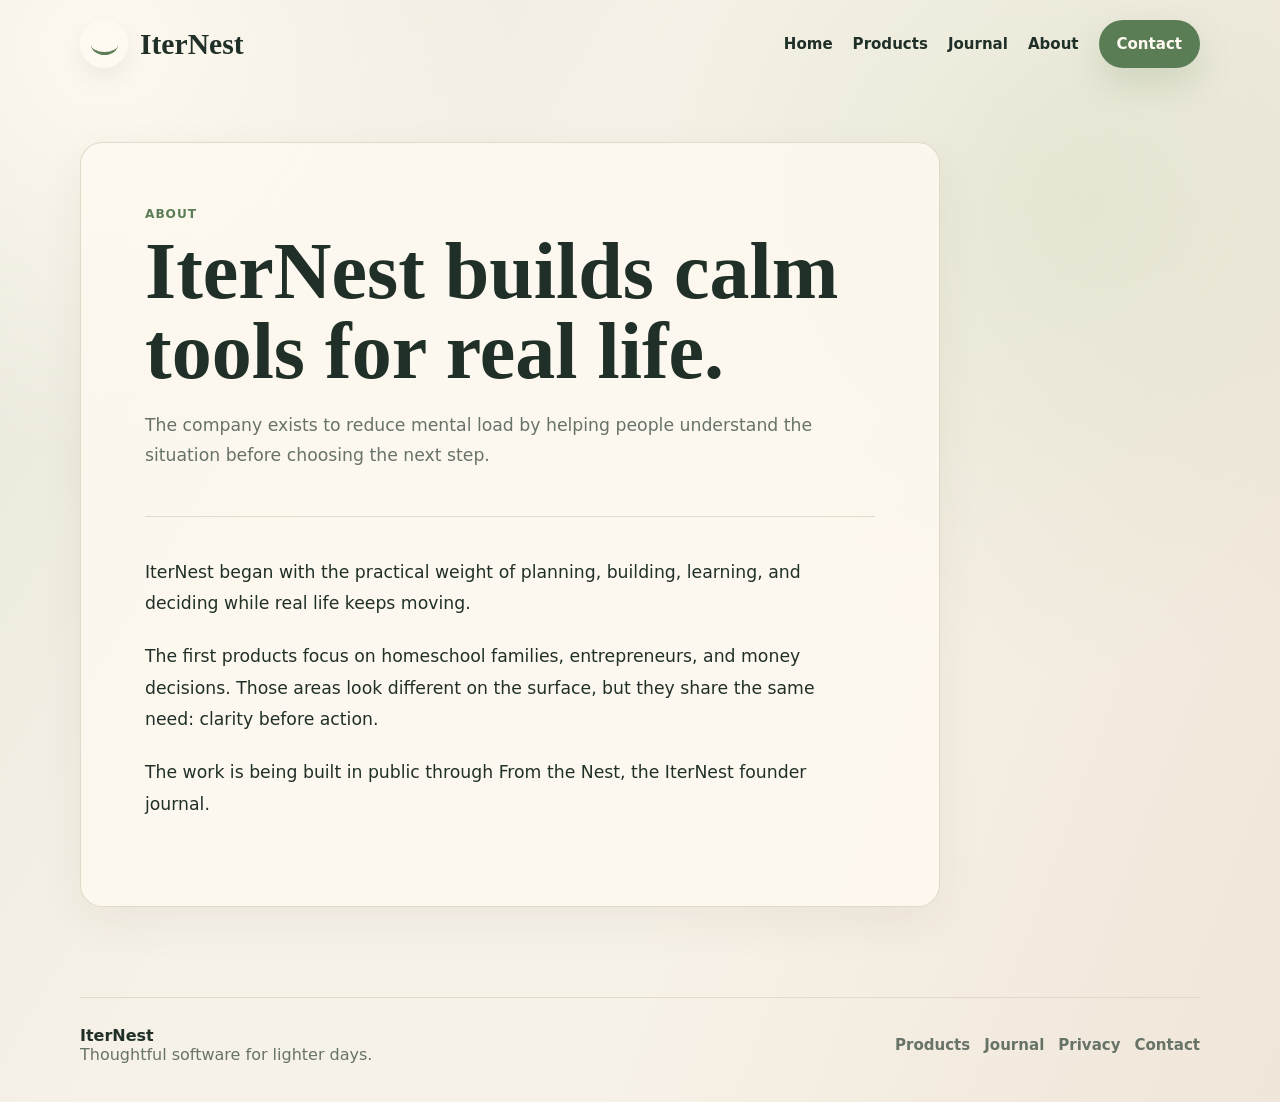
==== about/index.html @ e9adf5e1 "Publish newest IterNest journal entries" ====
<!doctype html>
<html lang="en">
  <head>
    <meta charset="utf-8">
    <meta name="viewport" content="width=device-width, initial-scale=1">
    <link rel="icon" href="/favicon.ico" sizes="any">
    <meta name="description" content="About IterNest, a small software company building thoughtful tools for real life.">
    <link rel="canonical" href="https://iternest.app/about">
    <title>About | IterNest</title>
    <link rel="stylesheet" href="/src/styles/site.css">
  </head>
  <body>
    <header class="site-header"><a class="brand" href="/"><span class="brand-mark" aria-hidden="true"></span>IterNest</a><nav class="nav-links" aria-label="Primary navigation"><a href="/">Home</a><a href="/products">Products</a><a href="/journal">Journal</a><a href="/about">About</a><a class="nav-cta" href="/contact">Contact</a></nav></header>
    <main class="article-wrap">
      <article class="article-shell">
        <header class="article-hero"><p class="eyebrow">About</p><h1>IterNest builds calm tools for real life.</h1><p class="article-deck">The company exists to reduce mental load by helping people understand the situation before choosing the next step.</p></header>
        <div class="article-body">
          <p>IterNest began with the practical weight of planning, building, learning, and deciding while real life keeps moving.</p>
          <p>The first products focus on homeschool families, entrepreneurs, and money decisions. Those areas look different on the surface, but they share the same need: clarity before action.</p>
          <p>The work is being built in public through From the Nest, the IterNest founder journal.</p>
        </div>
      </article>
    </main>
    <footer class="site-footer"><div><p>IterNest</p><p>Thoughtful software for lighter days.</p></div><nav class="footer-links" aria-label="Footer navigation"><a href="/products">Products</a><a href="/journal">Journal</a><a href="/privacy">Privacy</a><a href="/contact">Contact</a></nav></footer>
  </body>
</html>
---- src/styles/site.css ----
:root {
  --bg: #f7f2e8;
  --surface: #fffaf1;
  --ink: #203028;
  --muted: #687367;
  --line: #ded6c5;
  --accent: #5b7d55;
  --accent-dark: #355f45;
  --accent-warm: #b27754;
  --soft: #edf2e6;
  --shadow: 0 24px 80px rgba(64, 54, 35, 0.10);
}

* {
  box-sizing: border-box;
}

html {
  scroll-behavior: smooth;
}

body {
  margin: 0;
  min-height: 100vh;
  color: var(--ink);
  background:
    radial-gradient(circle at 8% 4%, rgba(255, 250, 241, 0.98), transparent 26%),
    radial-gradient(circle at 84% 18%, rgba(184, 203, 163, 0.26), transparent 34%),
    linear-gradient(120deg, rgba(91, 125, 85, 0.10), transparent 38%),
    linear-gradient(290deg, rgba(178, 119, 84, 0.10), transparent 42%),
    var(--bg);
  font-family: Inter, ui-sans-serif, system-ui, -apple-system, BlinkMacSystemFont, "Segoe UI", sans-serif;
  letter-spacing: 0;
}

a {
  color: inherit;
  text-decoration: none;
}

p,
h1,
h2,
h3 {
  overflow-wrap: anywhere;
}

h1,
h2,
h3,
p {
  margin-top: 0;
}

.site-header,
main,
.site-footer {
  width: min(1120px, calc(100vw - 36px));
  margin: 0 auto;
}

.site-header {
  display: flex;
  align-items: center;
  justify-content: space-between;
  gap: 18px;
  padding: 20px 0 18px;
}

.brand {
  display: inline-flex;
  align-items: center;
  gap: 12px;
  color: var(--ink);
  font-family: Georgia, "Times New Roman", serif;
  font-size: clamp(1.25rem, 4vw, 1.85rem);
  font-weight: 700;
}

.brand-mark {
  display: grid;
  width: 48px;
  height: 48px;
  place-items: center;
  border-radius: 50%;
  background: var(--surface);
  box-shadow: 0 10px 26px rgba(64, 54, 35, 0.08);
}

.brand-mark::before {
  content: "";
  width: 27px;
  height: 18px;
  border-bottom: 3px solid var(--accent);
  border-radius: 50%;
}

.nav-links {
  display: none;
  align-items: center;
  gap: 20px;
  color: var(--ink);
  font-size: 0.94rem;
  font-weight: 680;
}

.nav-links a:hover,
.nav-links a:focus-visible,
.footer-links a:hover,
.footer-links a:focus-visible {
  color: var(--accent);
}

.nav-cta,
.primary-action {
  display: inline-flex;
  min-height: 48px;
  align-items: center;
  justify-content: center;
  padding: 13px 18px;
  border-radius: 999px;
  background: var(--accent);
  color: #fffaf1;
  font-weight: 780;
  line-height: 1.2;
  text-align: center;
  box-shadow: 0 16px 34px rgba(91, 125, 85, 0.18);
}

.secondary-action {
  display: inline-flex;
  min-height: 48px;
  align-items: center;
  justify-content: center;
  padding: 13px 18px;
  border: 1px solid var(--line);
  border-radius: 999px;
  background: rgba(255, 250, 241, 0.72);
  color: var(--accent-dark);
  font-weight: 780;
  line-height: 1.2;
}

.hero-section {
  display: grid;
  gap: 30px;
  min-height: calc(100svh - 86px);
  padding: 36px 0 72px;
}

.hero-copy {
  align-self: center;
  max-width: 760px;
}

.eyebrow {
  margin: 0 0 10px;
  color: var(--accent);
  font-size: 0.76rem;
  font-weight: 820;
  letter-spacing: 0.08em;
  text-transform: uppercase;
}

h1 {
  max-width: 860px;
  margin-bottom: 20px;
  font-family: Georgia, "Times New Roman", serif;
  font-size: clamp(3rem, 12vw, 5.3rem);
  line-height: 1;
}

h2 {
  margin-bottom: 18px;
  font-family: Georgia, "Times New Roman", serif;
  font-size: clamp(2rem, 7vw, 3.5rem);
  line-height: 1.04;
}

h3 {
  margin-bottom: 12px;
  font-size: 1.3rem;
  line-height: 1.18;
}

.lead,
.section p,
.article-deck {
  color: var(--muted);
  font-size: 1.08rem;
  line-height: 1.72;
}

.hero-actions,
.error-actions {
  display: flex;
  flex-direction: column;
  gap: 12px;
}

.hero-visual,
.feature-panel,
.journal-card,
.product-card,
.article-shell,
.contact-panel {
  border: 1px solid rgba(222, 214, 197, 0.9);
  border-radius: 22px;
  background: rgba(255, 250, 241, 0.78);
  box-shadow: 0 16px 46px rgba(64, 54, 35, 0.06);
}

.hero-visual {
  display: grid;
  min-height: 280px;
  place-items: center;
  padding: 28px;
  background:
    radial-gradient(circle at 24% 18%, rgba(255, 250, 241, 0.98), transparent 34%),
    radial-gradient(circle at 78% 76%, rgba(178, 119, 84, 0.13), transparent 30%),
    linear-gradient(135deg, rgba(237, 242, 230, 0.92), rgba(255, 250, 241, 0.88));
}

.nest-symbol {
  position: relative;
  width: min(70vw, 310px);
  aspect-ratio: 1;
}

.nest-symbol::before,
.nest-symbol::after {
  content: "";
  position: absolute;
  inset: 28%;
  border: 3px solid rgba(91, 125, 85, 0.42);
  border-radius: 48% 52% 44% 56%;
  transform: rotate(-14deg);
}

.nest-symbol::after {
  inset: 38%;
  border-color: rgba(178, 119, 84, 0.4);
  transform: rotate(20deg);
}

.section {
  padding: 76px 0;
  border-top: 1px solid rgba(222, 214, 197, 0.58);
}

.section-heading {
  max-width: 780px;
  margin-bottom: 30px;
}

.grid {
  display: grid;
  gap: 16px;
}

.product-card,
.journal-card,
.feature-panel,
.contact-panel {
  padding: 26px;
}

.product-card p,
.journal-card p,
.feature-panel p,
.contact-panel p {
  margin-bottom: 0;
}

.journal-card time,
.status {
  color: var(--accent-warm);
  font-size: 0.76rem;
  font-weight: 820;
  letter-spacing: 0.08em;
  text-transform: uppercase;
}

.journal-card a {
  display: inline-flex;
  width: fit-content;
  margin-top: 16px;
  color: var(--accent);
  font-weight: 780;
}

.article-wrap {
  padding: 56px 0 90px;
}

.article-shell {
  max-width: 860px;
  padding: clamp(26px, 6vw, 64px);
}

.back-link {
  display: inline-flex;
  width: fit-content;
  margin-bottom: 36px;
  color: var(--accent-dark);
  font-weight: 780;
}

.back-link::before {
  content: "<";
  margin-right: 8px;
}

.article-hero {
  margin-bottom: 40px;
  padding-bottom: 28px;
  border-bottom: 1px solid rgba(222, 214, 197, 0.86);
}

.article-hero h1 {
  font-size: clamp(2.7rem, 9vw, 5rem);
}

.article-body {
  max-width: 700px;
}

.article-body p,
.article-body li {
  color: var(--ink);
  font-size: 1.08rem;
  line-height: 1.82;
}

.article-body p {
  margin-bottom: 1.25em;
}

.article-body hr {
  width: 84px;
  margin: 34px 0;
  border: 0;
  border-top: 1px solid var(--line);
}

.article-body h2 {
  margin-top: 36px;
  font-size: clamp(1.8rem, 6vw, 2.55rem);
}

.site-footer {
  display: flex;
  flex-direction: column;
  gap: 16px;
  padding: 28px 0 38px;
  border-top: 1px solid rgba(222, 214, 197, 0.82);
  color: var(--muted);
}

.site-footer p {
  margin-bottom: 0;
}

.site-footer p:first-child {
  color: var(--ink);
  font-weight: 820;
}

.footer-links {
  display: flex;
  flex-wrap: wrap;
  gap: 14px;
  font-size: 0.94rem;
  font-weight: 680;
}

@media (min-width: 680px) {
  .site-header,
  main,
  .site-footer {
    width: min(1120px, calc(100vw - 56px));
  }

  .nav-links {
    display: flex;
  }

  .hero-actions,
  .error-actions {
    flex-direction: row;
  }

  .grid.two,
  .grid.three {
    grid-template-columns: repeat(2, minmax(0, 1fr));
  }

  .site-footer {
    flex-direction: row;
    align-items: center;
    justify-content: space-between;
  }
}

@media (min-width: 900px) {
  .hero-section {
    grid-template-columns: minmax(0, 1fr) minmax(340px, 0.72fr);
    gap: 48px;
    padding-top: 42px;
  }

  .hero-visual {
    min-height: 560px;
  }

  .grid.three {
    grid-template-columns: repeat(3, minmax(0, 1fr));
  }
}
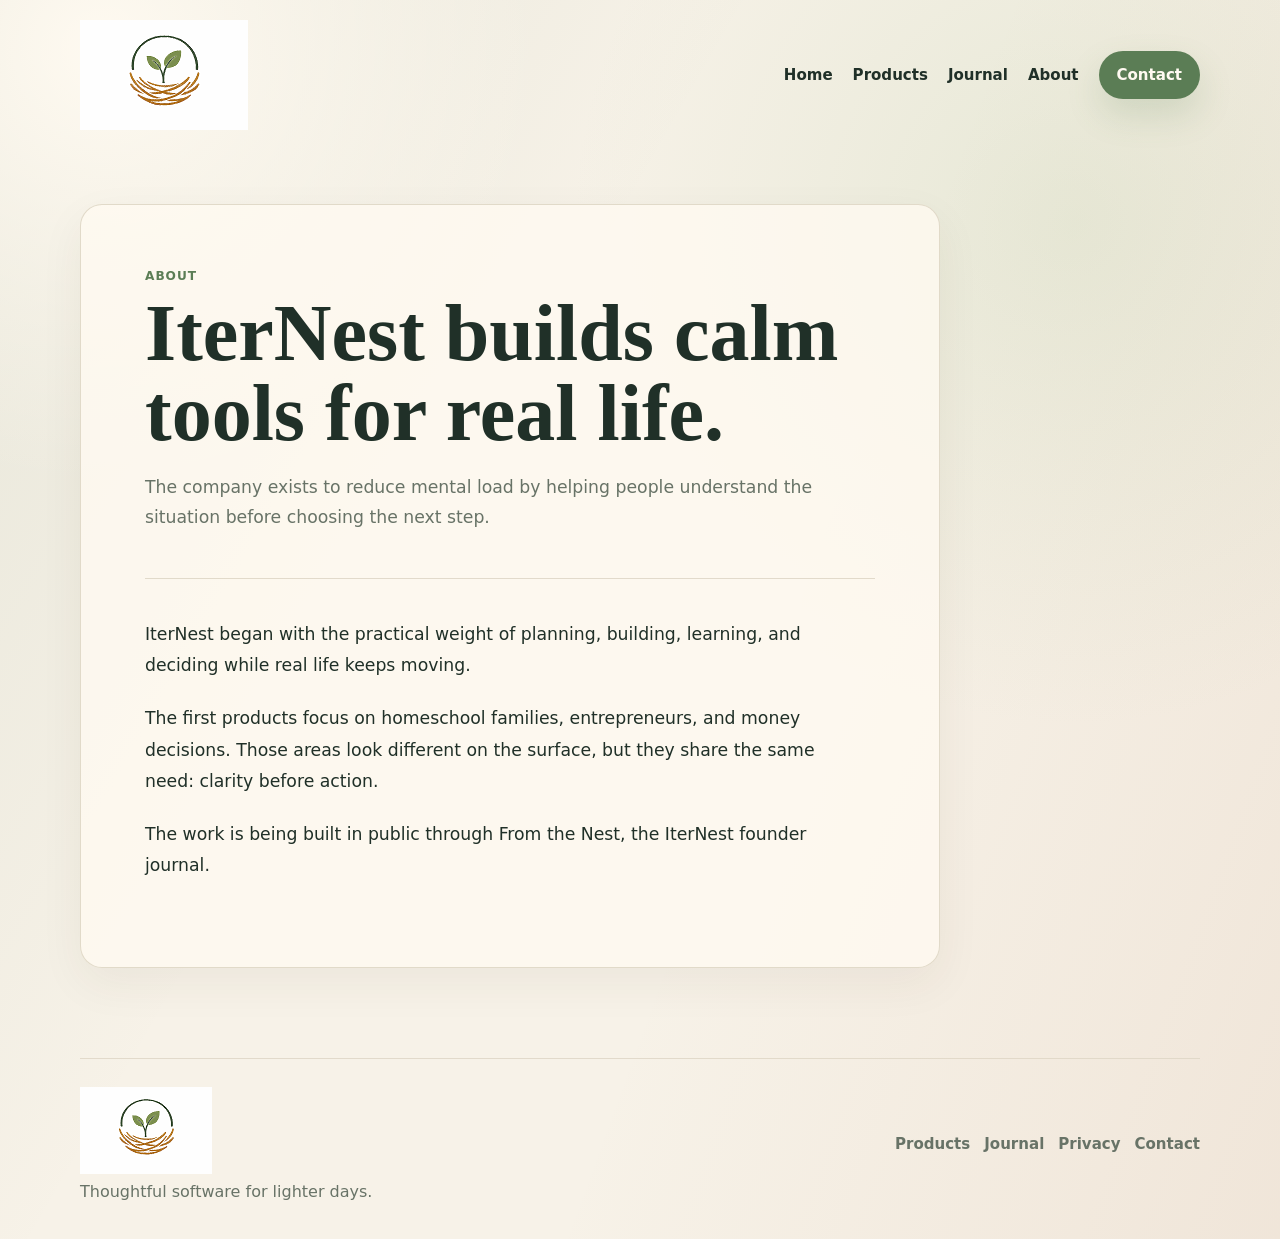
==== commit 80fa2416: "Use approved IterNest logo asset" ====
--- a/about/index.html
+++ b/about/index.html
@@ -3,14 +3,14 @@
   <head>
     <meta charset="utf-8">
     <meta name="viewport" content="width=device-width, initial-scale=1">
-    <link rel="icon" href="/favicon.ico" sizes="any">
+    <link rel="icon" href="/public/assets/images/iternest-logo-color.svg" type="image/svg+xml">
     <meta name="description" content="About IterNest, a small software company building thoughtful tools for real life.">
     <link rel="canonical" href="https://iternest.app/about">
     <title>About | IterNest</title>
     <link rel="stylesheet" href="/src/styles/site.css">
   </head>
   <body>
-    <header class="site-header"><a class="brand" href="/"><span class="brand-mark" aria-hidden="true"></span>IterNest</a><nav class="nav-links" aria-label="Primary navigation"><a href="/">Home</a><a href="/products">Products</a><a href="/journal">Journal</a><a href="/about">About</a><a class="nav-cta" href="/contact">Contact</a></nav></header>
+    <header class="site-header"><a class="brand" href="/"><img class="brand-logo" src="/public/assets/images/iternest-logo-color.svg" alt="IterNest"></a><nav class="nav-links" aria-label="Primary navigation"><a href="/">Home</a><a href="/products">Products</a><a href="/journal">Journal</a><a href="/about">About</a><a class="nav-cta" href="/contact">Contact</a></nav></header>
     <main class="article-wrap">
       <article class="article-shell">
         <header class="article-hero"><p class="eyebrow">About</p><h1>IterNest builds calm tools for real life.</h1><p class="article-deck">The company exists to reduce mental load by helping people understand the situation before choosing the next step.</p></header>
@@ -21,6 +21,6 @@
         </div>
       </article>
     </main>
-    <footer class="site-footer"><div><p>IterNest</p><p>Thoughtful software for lighter days.</p></div><nav class="footer-links" aria-label="Footer navigation"><a href="/products">Products</a><a href="/journal">Journal</a><a href="/privacy">Privacy</a><a href="/contact">Contact</a></nav></footer>
+    <footer class="site-footer"><div><img class="footer-logo" src="/public/assets/images/iternest-logo-color.svg" alt="IterNest"><p>Thoughtful software for lighter days.</p></div><nav class="footer-links" aria-label="Footer navigation"><a href="/products">Products</a><a href="/journal">Journal</a><a href="/privacy">Privacy</a><a href="/contact">Contact</a></nav></footer>
   </body>
 </html>
--- a/src/styles/site.css
+++ b/src/styles/site.css
@@ -72,27 +72,21 @@
   align-items: center;
   gap: 12px;
   color: var(--ink);
-  font-family: Georgia, "Times New Roman", serif;
-  font-size: clamp(1.25rem, 4vw, 1.85rem);
-  font-weight: 700;
-}
-
-.brand-mark {
-  display: grid;
-  width: 48px;
-  height: 48px;
-  place-items: center;
-  border-radius: 50%;
-  background: var(--surface);
-  box-shadow: 0 10px 26px rgba(64, 54, 35, 0.08);
-}
-
-.brand-mark::before {
-  content: "";
-  width: 27px;
-  height: 18px;
-  border-bottom: 3px solid var(--accent);
-  border-radius: 50%;
+  line-height: 1;
+}
+
+.brand-logo {
+  display: block;
+  width: min(168px, 42vw);
+  height: auto;
+}
+
+.footer-logo {
+  display: block;
+  width: 132px;
+  max-width: 52vw;
+  height: auto;
+  margin-bottom: 8px;
 }
 
 .nav-links {
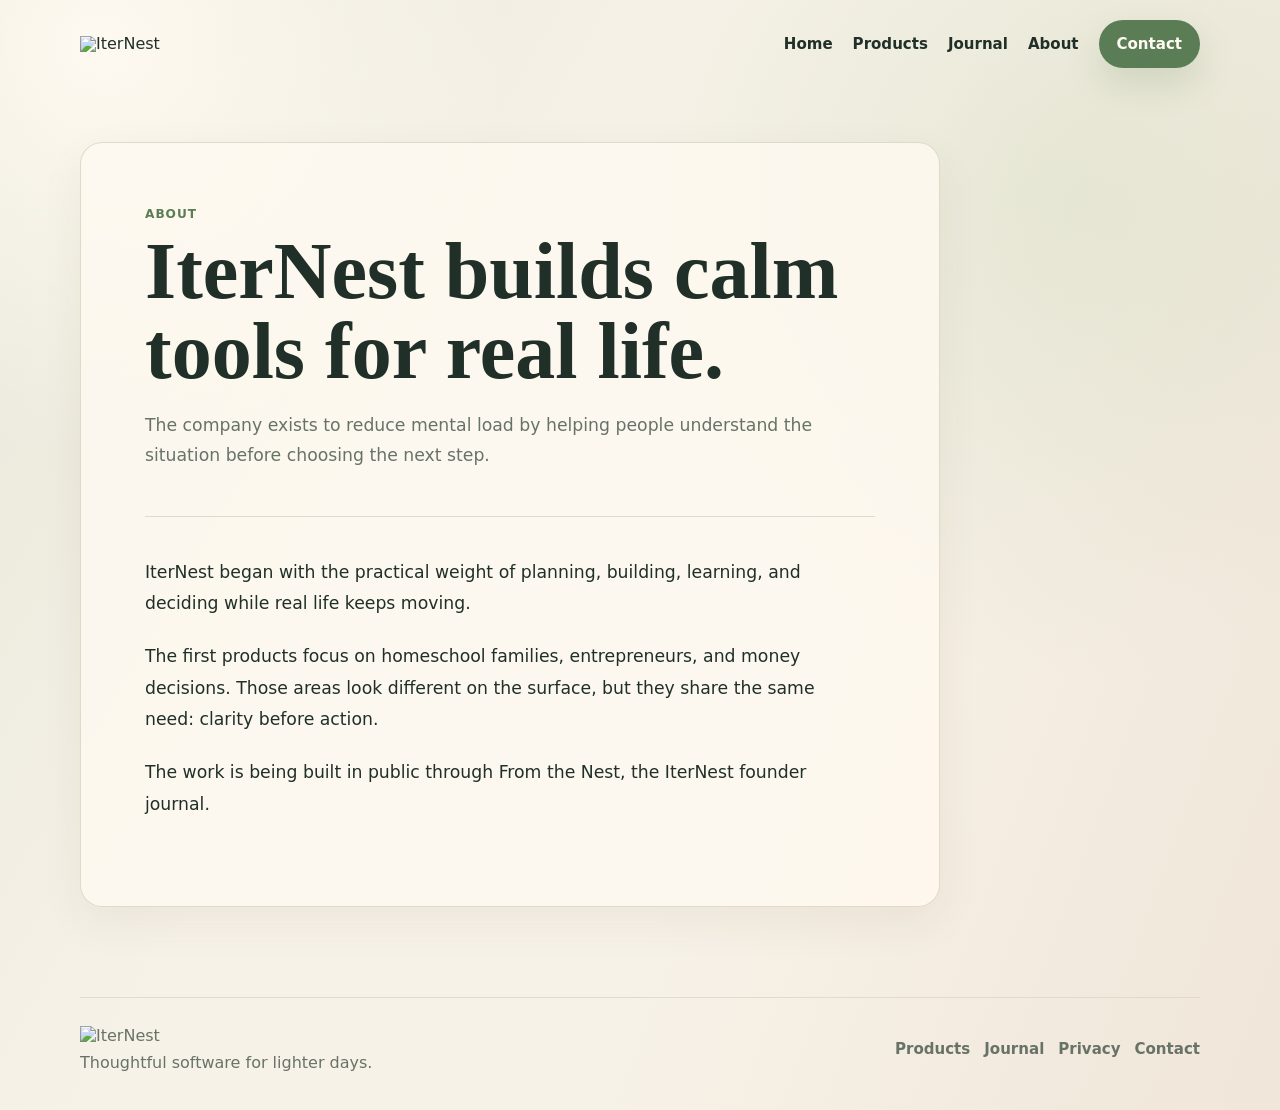
==== commit 2be57a01: "Fix IterNest logo asset paths" ====
--- a/about/index.html
+++ b/about/index.html
@@ -3,14 +3,14 @@
   <head>
     <meta charset="utf-8">
     <meta name="viewport" content="width=device-width, initial-scale=1">
-    <link rel="icon" href="/public/assets/images/iternest-logo-color.svg" type="image/svg+xml">
+    <link rel="icon" href="/assets/images/iternest-logo-color.svg" type="image/svg+xml">
     <meta name="description" content="About IterNest, a small software company building thoughtful tools for real life.">
     <link rel="canonical" href="https://iternest.app/about">
     <title>About | IterNest</title>
     <link rel="stylesheet" href="/src/styles/site.css">
   </head>
   <body>
-    <header class="site-header"><a class="brand" href="/"><img class="brand-logo" src="/public/assets/images/iternest-logo-color.svg" alt="IterNest"></a><nav class="nav-links" aria-label="Primary navigation"><a href="/">Home</a><a href="/products">Products</a><a href="/journal">Journal</a><a href="/about">About</a><a class="nav-cta" href="/contact">Contact</a></nav></header>
+    <header class="site-header"><a class="brand" href="/"><img class="brand-logo" src="/assets/images/iternest-logo-color.svg" alt="IterNest"></a><nav class="nav-links" aria-label="Primary navigation"><a href="/">Home</a><a href="/products">Products</a><a href="/journal">Journal</a><a href="/about">About</a><a class="nav-cta" href="/contact">Contact</a></nav></header>
     <main class="article-wrap">
       <article class="article-shell">
         <header class="article-hero"><p class="eyebrow">About</p><h1>IterNest builds calm tools for real life.</h1><p class="article-deck">The company exists to reduce mental load by helping people understand the situation before choosing the next step.</p></header>
@@ -21,6 +21,6 @@
         </div>
       </article>
     </main>
-    <footer class="site-footer"><div><img class="footer-logo" src="/public/assets/images/iternest-logo-color.svg" alt="IterNest"><p>Thoughtful software for lighter days.</p></div><nav class="footer-links" aria-label="Footer navigation"><a href="/products">Products</a><a href="/journal">Journal</a><a href="/privacy">Privacy</a><a href="/contact">Contact</a></nav></footer>
+    <footer class="site-footer"><div><img class="footer-logo" src="/assets/images/iternest-logo-color.svg" alt="IterNest"><p>Thoughtful software for lighter days.</p></div><nav class="footer-links" aria-label="Footer navigation"><a href="/products">Products</a><a href="/journal">Journal</a><a href="/privacy">Privacy</a><a href="/contact">Contact</a></nav></footer>
   </body>
 </html>
